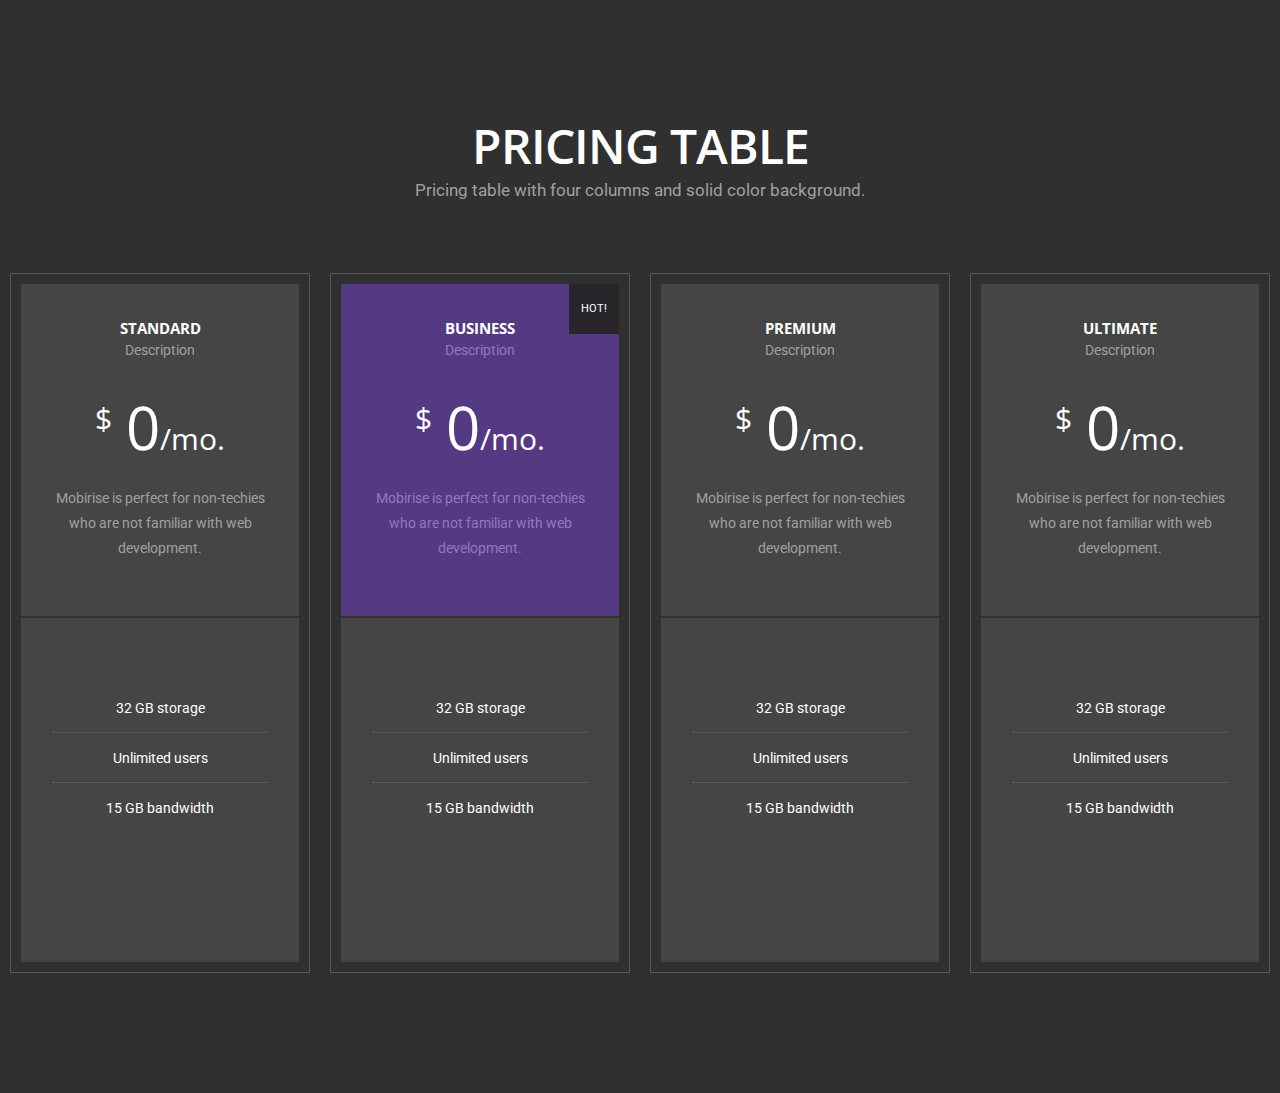
==== page1.html @ 68637db3 "create github pages" ====
<!DOCTYPE html>
<html>
<head>
  <!-- Site made with Mobirise Website Builder v3.11.1, https://mobirise.com -->
  <meta charset="UTF-8">
  <meta http-equiv="X-UA-Compatible" content="IE=edge">
  <meta name="generator" content="Mobirise v3.11.1, mobirise.com">
  <meta name="viewport" content="width=device-width, initial-scale=1">
  <link rel="shortcut icon" href="assets/images/logo.png" type="image/x-icon">
  <meta name="description" content="Website Creator Description">
  <title>Website Creator Title</title>
  <link rel="stylesheet" href="https://fonts.googleapis.com/css?family=Lora:400,700,400italic,700italic&amp;subset=latin">
  <link rel="stylesheet" href="https://fonts.googleapis.com/css?family=Montserrat:400,700">
  <link rel="stylesheet" href="https://fonts.googleapis.com/css?family=Raleway:100,100i,200,200i,300,300i,400,400i,500,500i,600,600i,700,700i,800,800i,900,900i">
  <link rel="stylesheet" href="assets/bootstrap-material-design-font/css/material.css">
  <link rel="stylesheet" href="assets/tether/tether.min.css">
  <link rel="stylesheet" href="assets/bootstrap/css/bootstrap.min.css">
  <link rel="stylesheet" href="assets/animate.css/animate.min.css">
  <link rel="stylesheet" href="assets/theme/css/style.css">
  <link rel="stylesheet" href="assets/mobirise/css/mbr-additional.css" type="text/css">
  
  
  
</head>
<body>
<section class="mbr-section" id="pricing-table1-d" style="background-color: rgb(48, 48, 48); padding-top: 120px; padding-bottom: 120px;">

    

    <div class="mbr-section mbr-section__container mbr-section__container--middle">
      <div class="container">
          <div class="row">
              <div class="col-xs-12 text-xs-center">
                  <h3 class="mbr-section-title display-2">PRICING TABLE</h3>
                  <small class="mbr-section-subtitle">Pricing table with four columns and solid color background.</small>
              </div>
          </div>
      </div>
    </div>

    <div class="mbr-section mbr-section-nopadding mbr-price-table">
      <div class="row">
            <div class="col-xs-12  col-md-6 col-xl-3">
                <div class="mbr-plan card text-xs-center">
                    <div class="mbr-plan-header card-block">
                      
                      <div class="card-title">
                        <h3 class="mbr-plan-title">STANDARD</h3>
                        <small class="mbr-plan-subtitle">Description</small>
                      </div>
                      <div class="card-text">
                          <div class="mbr-price">
                            <span class="mbr-price-value">$</span>
                            <span class="mbr-price-figure">0</span><small class="mbr-price-term">/mo.</small>
                          </div>
                          <small class="mbr-plan-price-desc">Mobirise is perfect for non-techies who are not familiar with web development.</small>
                      </div>
                    </div>
                    <div class="mbr-plan-body card-block">
                      <div class="mbr-plan-list"><ul class="list-group list-group-flush"><li class="list-group-item">32 GB storage</li><li class="list-group-item">Unlimited users</li><li class="list-group-item">15 GB bandwidth</li></ul></div>
                      <div class="mbr-plan-btn"><a href="https://mobirise.com" class="btn btn-white btn-white-outline">DEMO</a></div>
                    </div>
                </div>
            </div>
            <div class="col-xs-12  col-md-6 col-xl-3">
                <div class="mbr-plan card text-xs-center">
                    <div class="mbr-plan-header card-block bg-primary">
                      <div class="mbr-plan-label">HOT!</div>
                      <div class="card-title">
                        <h3 class="mbr-plan-title">BUSINESS</h3>
                        <small class="mbr-plan-subtitle">Description</small>
                      </div>
                      <div class="card-text">
                          <div class="mbr-price">
                            <span class="mbr-price-value">$</span>
                            <span class="mbr-price-figure">0</span><small class="mbr-price-term">/mo.</small>
                          </div>
                          <small class="mbr-plan-price-desc">Mobirise is perfect for non-techies who are not familiar with web development.</small>
                      </div>
                    </div>
                    <div class="mbr-plan-body card-block">
                      <div class="mbr-plan-list"><ul class="list-group list-group-flush"><li class="list-group-item">32 GB storage</li><li class="list-group-item">Unlimited users</li><li class="list-group-item">15 GB bandwidth</li></ul></div>
                      <div class="mbr-plan-btn"><a href="https://mobirise.com" class="btn btn-white btn-white-outline">DEMO</a></div>
                    </div>
                </div>
            </div>
            <div class="col-xs-12  col-md-6 col-xl-3">
                <div class="mbr-plan card text-xs-center">
                    <div class="mbr-plan-header card-block">
                      
                      <div class="card-title">
                        <h3 class="mbr-plan-title">PREMIUM</h3>
                        <small class="mbr-plan-subtitle">Description</small>
                      </div>
                      <div class="card-text">
                          <div class="mbr-price">
                            <span class="mbr-price-value">$</span>
                            <span class="mbr-price-figure">0</span><small class="mbr-price-term">/mo.</small>
                          </div>
                          <small class="mbr-plan-price-desc">Mobirise is perfect for non-techies who are not familiar with web development.</small>
                      </div>
                    </div>
                    <div class="mbr-plan-body card-block">
                      <div class="mbr-plan-list"><ul class="list-group list-group-flush"><li class="list-group-item">32 GB storage</li><li class="list-group-item">Unlimited users</li><li class="list-group-item">15 GB bandwidth</li></ul></div>
                      <div class="mbr-plan-btn"><a href="https://mobirise.com" class="btn btn-white btn-white-outline">DEMO</a></div>
                    </div>
                </div>
            </div>
            <div class="col-xs-12  col-md-6 col-xl-3">
                <div class="mbr-plan card text-xs-center">
                    <div class="mbr-plan-header card-block">
                      
                      <div class="card-title">
                        <h3 class="mbr-plan-title">ULTIMATE</h3>
                        <small class="mbr-plan-subtitle">Description</small>
                      </div>
                      <div class="card-text">
                          <div class="mbr-price">
                            <span class="mbr-price-value">$</span>
                            <span class="mbr-price-figure">0</span><small class="mbr-price-term">/mo.</small>
                          </div>
                          <small class="mbr-plan-price-desc">Mobirise is perfect for non-techies who are not familiar with web development.</small>
                      </div>
                    </div>
                    <div class="mbr-plan-body card-block">
                      <div class="mbr-plan-list"><ul class="list-group list-group-flush"><li class="list-group-item">32 GB storage</li><li class="list-group-item">Unlimited users</li><li class="list-group-item">15 GB bandwidth</li></ul></div>
                      <div class="mbr-plan-btn"><a href="https://mobirise.com" class="btn btn-white btn-white-outline">DEMO</a></div>
                    </div>
                </div>
            </div>
          </div>
    </div>

</section>


  <section class="engine"><a rel="external" href="https://mobirise.com">https://mobirise.com/</a></section><script src="assets/web/assets/jquery/jquery.min.js"></script>
  <script src="assets/tether/tether.min.js"></script>
  <script src="assets/bootstrap/js/bootstrap.min.js"></script>
  <script src="assets/smooth-scroll/SmoothScroll.js"></script>
  <script src="assets/viewportChecker/jquery.viewportchecker.js"></script>
  <script src="assets/theme/js/script.js"></script>
  
  
  <input name="animation" type="hidden">
   <div id="scrollToTop" class="scrollToTop mbr-arrow-up"><a style="text-align: center;"><i class="mbr-arrow-up-icon"></i></a></div>
  </body>
</html>
---- assets/bootstrap-material-design-font/css/material.css ----
@font-face {
  font-family: 'Material-Design-Icons';
  src: url('../fonts/Material-Design-Icons.eot?3ocs8m');
  src: url('../fonts/Material-Design-Icons.eot?#iefix3ocs8m') format('embedded-opentype'), url('../fonts/Material-Design-Icons.woff?3ocs8m') format('woff'), url('../fonts/Material-Design-Icons.ttf?3ocs8m') format('truetype'), url('../fonts/Material-Design-Icons.svg?3ocs8m#Material-Design-Icons') format('svg');
  font-weight: normal;
  font-style: normal;
}
[class^="mdi-"],
[class*="mdi-"] {
  speak: none;
  display: inline-block;
  font-style: normal;
  font-variant:normal;
  font-weight:normal;
  /*font-size:24px;*/
  line-height:1;
  font-family:'Material-Design-Icons' !important;
  text-rendering: auto;
  
  -webkit-font-smoothing: antialiased;
  -moz-osx-font-smoothing: grayscale;
  -webkit-transform: translate(0, 0);
      -ms-transform: translate(0, 0);
          transform: translate(0, 0);
}
[class^="mdi-"]:before,
[class*="mdi-"]:before {
  display: inline-block;
  speak: none;
  text-decoration: inherit;
}
[class^="mdi-"].pull-left,
[class*="mdi-"].pull-left {
  margin-right: .3em;
}
[class^="mdi-"].pull-right,
[class*="mdi-"].pull-right {
  margin-left: .3em;
}
[class^="mdi-"].mdi-lg:before,
[class*="mdi-"].mdi-lg:before,
[class^="mdi-"].mdi-lg:after,
[class*="mdi-"].mdi-lg:after {
  font-size: 1.33333333em;
  line-height: 0.75em;
  vertical-align: -15%;
}
[class^="mdi-"].mdi-2x:before,
[class*="mdi-"].mdi-2x:before,
[class^="mdi-"].mdi-2x:after,
[class*="mdi-"].mdi-2x:after {
  font-size: 2em;
}
[class^="mdi-"].mdi-3x:before,
[class*="mdi-"].mdi-3x:before,
[class^="mdi-"].mdi-3x:after,
[class*="mdi-"].mdi-3x:after {
  font-size: 3em;
}
[class^="mdi-"].mdi-4x:before,
[class*="mdi-"].mdi-4x:before,
[class^="mdi-"].mdi-4x:after,
[class*="mdi-"].mdi-4x:after {
  font-size: 4em;
}
[class^="mdi-"].mdi-5x:before,
[class*="mdi-"].mdi-5x:before,
[class^="mdi-"].mdi-5x:after,
[class*="mdi-"].mdi-5x:after {
  font-size: 5em;
}
[class^="mdi-device-signal-cellular-"]:after,
[class^="mdi-device-battery-"]:after,
[class^="mdi-device-battery-charging-"]:after,
[class^="mdi-device-signal-cellular-connected-no-internet-"]:after,
[class^="mdi-device-signal-wifi-"]:after,
[class^="mdi-device-signal-wifi-statusbar-not-connected"]:after,
.mdi-device-network-wifi:after {
  opacity: .3;
  position: absolute;
  left: 0;
  top: 0;
  z-index: 1;
  display: inline-block;
  speak: none;
  text-decoration: inherit;
}
[class^="mdi-device-signal-cellular-"]:after {
  content: "\e758";
}
[class^="mdi-device-battery-"]:after {
  content: "\e735";
}
[class^="mdi-device-battery-charging-"]:after {
  content: "\e733";
}
[class^="mdi-device-signal-cellular-connected-no-internet-"]:after {
  content: "\e75d";
}
[class^="mdi-device-signal-wifi-"]:after,
.mdi-device-network-wifi:after {
  content: "\e765";
}
[class^="mdi-device-signal-wifi-statusbasr-not-connected"]:after {
  content: "\e8f7";
}
.mdi-device-signal-cellular-off:after,
.mdi-device-signal-cellular-null:after,
.mdi-device-signal-cellular-no-sim:after,
.mdi-device-signal-wifi-off:after,
.mdi-device-signal-wifi-4-bar:after,
.mdi-device-signal-cellular-4-bar:after,
.mdi-device-battery-alert:after,
.mdi-device-signal-cellular-connected-no-internet-4-bar:after,
.mdi-device-battery-std:after,
.mdi-device-battery-full .mdi-device-battery-unknown:after {
  content: "";
}
.mdi-fw {
  width: 1.28571429em;
  text-align: center;
}
.mdi-ul {
  padding-left: 0;
  margin-left: 2.14285714em;
  list-style-type: none;
}
.mdi-ul > li {
  position: relative;
}
.mdi-li {
  position: absolute;
  left: -2.14285714em;
  width: 2.14285714em;
  top: 0.14285714em;
  text-align: center;
}
.mdi-li.mdi-lg {
  left: -1.85714286em;
}
.mdi-border {
  padding: .2em .25em .15em;
  border: solid 0.08em #eeeeee;
  border-radius: .1em;
}
.mdi-spin {
  -webkit-animation: mdi-spin 2s infinite linear;
  animation: mdi-spin 2s infinite linear;
  -webkit-transform-origin: 50% 50%;
  -ms-transform-origin: 50% 50%;
      transform-origin: 50% 50%;
}
.mdi-pulse {
  -webkit-animation: mdi-spin 1s steps(8) infinite;
  animation: mdi-spin 1s steps(8) infinite;
  -webkit-transform-origin: 50% 50%;
  -ms-transform-origin: 50% 50%;
      transform-origin: 50% 50%;
}
@-webkit-keyframes mdi-spin {
  0% {
    -webkit-transform: rotate(0deg);
    transform: rotate(0deg);
  }
  100% {
    -webkit-transform: rotate(359deg);
    transform: rotate(359deg);
  }
}
@keyframes mdi-spin {
  0% {
    -webkit-transform: rotate(0deg);
    transform: rotate(0deg);
  }
  100% {
    -webkit-transform: rotate(359deg);
    transform: rotate(359deg);
  }
}
.mdi-rotate-90 {
  filter: progid:DXImageTransform.Microsoft.BasicImage(rotation=1);
  -webkit-transform: rotate(90deg);
  -ms-transform: rotate(90deg);
  transform: rotate(90deg);
}
.mdi-rotate-180 {
  filter: progid:DXImageTransform.Microsoft.BasicImage(rotation=2);
  -webkit-transform: rotate(180deg);
  -ms-transform: rotate(180deg);
  transform: rotate(180deg);
}
.mdi-rotate-270 {
  filter: progid:DXImageTransform.Microsoft.BasicImage(rotation=3);
  -webkit-transform: rotate(270deg);
  -ms-transform: rotate(270deg);
  transform: rotate(270deg);
}
.mdi-flip-horizontal {
  filter: progid:DXImageTransform.Microsoft.BasicImage(rotation=0, mirror=1);
  -webkit-transform: scale(-1, 1);
  -ms-transform: scale(-1, 1);
  transform: scale(-1, 1);
}
.mdi-flip-vertical {
  filter: progid:DXImageTransform.Microsoft.BasicImage(rotation=2, mirror=1);
  -webkit-transform: scale(1, -1);
  -ms-transform: scale(1, -1);
  transform: scale(1, -1);
}
:root .mdi-rotate-90,
:root .mdi-rotate-180,
:root .mdi-rotate-270,
:root .mdi-flip-horizontal,
:root .mdi-flip-vertical {
  -webkit-filter: none;
          filter: none;
}
.mdi-stack {
  position: relative;
  display: inline-block;
  width: 2em;
  height: 2em;
  line-height: 2em;
  vertical-align: middle;
}
.mdi-stack-1x,
.mdi-stack-2x {
  position: absolute;
  left: 0;
  width: 100%;
  text-align: center;
}
.mdi-stack-1x {
  line-height: inherit;
}
.mdi-stack-2x {
  font-size: 2em;
}
.mdi-inverse {
  color: #ffffff;
}
/* Start Icons */
.mdi-action-3d-rotation:before {
  content: "\e600";
}
.mdi-action-accessibility:before {
  content: "\e601";
}
.mdi-action-account-balance-wallet:before {
  content: "\e602";
}
.mdi-action-account-balance:before {
  content: "\e603";
}
.mdi-action-account-box:before {
  content: "\e604";
}
.mdi-action-account-child:before {
  content: "\e605";
}
.mdi-action-account-circle:before {
  content: "\e606";
}
.mdi-action-add-shopping-cart:before {
  content: "\e607";
}
.mdi-action-alarm-add:before {
  content: "\e608";
}
.mdi-action-alarm-off:before {
  content: "\e609";
}
.mdi-action-alarm-on:before {
  content: "\e60a";
}
.mdi-action-alarm:before {
  content: "\e60b";
}
.mdi-action-android:before {
  content: "\e60c";
}
.mdi-action-announcement:before {
  content: "\e60d";
}
.mdi-action-aspect-ratio:before {
  content: "\e60e";
}
.mdi-action-assessment:before {
  content: "\e60f";
}
.mdi-action-assignment-ind:before {
  content: "\e610";
}
.mdi-action-assignment-late:before {
  content: "\e611";
}
.mdi-action-assignment-return:before {
  content: "\e612";
}
.mdi-action-assignment-returned:before {
  content: "\e613";
}
.mdi-action-assignment-turned-in:before {
  content: "\e614";
}
.mdi-action-assignment:before {
  content: "\e615";
}
.mdi-action-autorenew:before {
  content: "\e616";
}
.mdi-action-backup:before {
  content: "\e617";
}
.mdi-action-book:before {
  content: "\e618";
}
.mdi-action-bookmark-outline:before {
  content: "\e619";
}
.mdi-action-bookmark:before {
  content: "\e61a";
}
.mdi-action-bug-report:before {
  content: "\e61b";
}
.mdi-action-cached:before {
  content: "\e61c";
}
.mdi-action-check-circle:before {
  content: "\e61d";
}
.mdi-action-class:before {
  content: "\e61e";
}
.mdi-action-credit-card:before {
  content: "\e61f";
}
.mdi-action-dashboard:before {
  content: "\e620";
}
.mdi-action-delete:before {
  content: "\e621";
}
.mdi-action-description:before {
  content: "\e622";
}
.mdi-action-dns:before {
  content: "\e623";
}
.mdi-action-done-all:before {
  content: "\e624";
}
.mdi-action-done:before {
  content: "\e625";
}
.mdi-action-event:before {
  content: "\e626";
}
.mdi-action-exit-to-app:before {
  content: "\e627";
}
.mdi-action-explore:before {
  content: "\e628";
}
.mdi-action-extension:before {
  content: "\e629";
}
.mdi-action-face-unlock:before {
  content: "\e62a";
}
.mdi-action-favorite-outline:before {
  content: "\e62b";
}
.mdi-action-favorite:before {
  content: "\e62c";
}
.mdi-action-find-in-page:before {
  content: "\e62d";
}
.mdi-action-find-replace:before {
  content: "\e62e";
}
.mdi-action-flip-to-back:before {
  content: "\e62f";
}
.mdi-action-flip-to-front:before {
  content: "\e630";
}
.mdi-action-get-app:before {
  content: "\e631";
}
.mdi-action-grade:before {
  content: "\e632";
}
.mdi-action-group-work:before {
  content: "\e633";
}
.mdi-action-help:before {
  content: "\e634";
}
.mdi-action-highlight-remove:before {
  content: "\e635";
}
.mdi-action-history:before {
  content: "\e636";
}
.mdi-action-home:before {
  content: "\e637";
}
.mdi-action-https:before {
  content: "\e638";
}
.mdi-action-info-outline:before {
  content: "\e639";
}
.mdi-action-info:before {
  content: "\e63a";
}
.mdi-action-input:before {
  content: "\e63b";
}
.mdi-action-invert-colors:before {
  content: "\e63c";
}
.mdi-action-label-outline:before {
  content: "\e63d";
}
.mdi-action-label:before {
  content: "\e63e";
}
.mdi-action-language:before {
  content: "\e63f";
}
.mdi-action-launch:before {
  content: "\e640";
}
.mdi-action-list:before {
  content: "\e641";
}
.mdi-action-lock-open:before {
  content: "\e642";
}
.mdi-action-lock-outline:before {
  content: "\e643";
}
.mdi-action-lock:before {
  content: "\e644";
}
.mdi-action-loyalty:before {
  content: "\e645";
}
.mdi-action-markunread-mailbox:before {
  content: "\e646";
}
.mdi-action-note-add:before {
  content: "\e647";
}
.mdi-action-open-in-browser:before {
  content: "\e648";
}
.mdi-action-open-in-new:before {
  content: "\e649";
}
.mdi-action-open-with:before {
  content: "\e64a";
}
.mdi-action-pageview:before {
  content: "\e64b";
}
.mdi-action-payment:before {
  content: "\e64c";
}
.mdi-action-perm-camera-mic:before {
  content: "\e64d";
}
.mdi-action-perm-contact-cal:before {
  content: "\e64e";
}
.mdi-action-perm-data-setting:before {
  content: "\e64f";
}
.mdi-action-perm-device-info:before {
  content: "\e650";
}
.mdi-action-perm-identity:before {
  content: "\e651";
}
.mdi-action-perm-media:before {
  content: "\e652";
}
.mdi-action-perm-phone-msg:before {
  content: "\e653";
}
.mdi-action-perm-scan-wifi:before {
  content: "\e654";
}
.mdi-action-picture-in-picture:before {
  content: "\e655";
}
.mdi-action-polymer:before {
  content: "\e656";
}
.mdi-action-print:before {
  content: "\e657";
}
.mdi-action-query-builder:before {
  content: "\e658";
}
.mdi-action-question-answer:before {
  content: "\e659";
}
.mdi-action-receipt:before {
  content: "\e65a";
}
.mdi-action-redeem:before {
  content: "\e65b";
}
.mdi-action-reorder:before {
  content: "\e65c";
}
.mdi-action-report-problem:before {
  content: "\e65d";
}
.mdi-action-restore:before {
  content: "\e65e";
}
.mdi-action-room:before {
  content: "\e65f";
}
.mdi-action-schedule:before {
  content: "\e660";
}
.mdi-action-search:before {
  content: "\e661";
}
.mdi-action-settings-applications:before {
  content: "\e662";
}
.mdi-action-settings-backup-restore:before {
  content: "\e663";
}
.mdi-action-settings-bluetooth:before {
  content: "\e664";
}
.mdi-action-settings-cell:before {
  content: "\e665";
}
.mdi-action-settings-display:before {
  content: "\e666";
}
.mdi-action-settings-ethernet:before {
  content: "\e667";
}
.mdi-action-settings-input-antenna:before {
  content: "\e668";
}
.mdi-action-settings-input-component:before {
  content: "\e669";
}
.mdi-action-settings-input-composite:before {
  content: "\e66a";
}
.mdi-action-settings-input-hdmi:before {
  content: "\e66b";
}
.mdi-action-settings-input-svideo:before {
  content: "\e66c";
}
.mdi-action-settings-overscan:before {
  content: "\e66d";
}
.mdi-action-settings-phone:before {
  content: "\e66e";
}
.mdi-action-settings-power:before {
  content: "\e66f";
}
.mdi-action-settings-remote:before {
  content: "\e670";
}
.mdi-action-settings-voice:before {
  content: "\e671";
}
.mdi-action-settings:before {
  content: "\e672";
}
.mdi-action-shop-two:before {
  content: "\e673";
}
.mdi-action-shop:before {
  content: "\e674";
}
.mdi-action-shopping-basket:before {
  content: "\e675";
}
.mdi-action-shopping-cart:before {
  content: "\e676";
}
.mdi-action-speaker-notes:before {
  content: "\e677";
}
.mdi-action-spellcheck:before {
  content: "\e678";
}
.mdi-action-star-rate:before {
  content: "\e679";
}
.mdi-action-stars:before {
  content: "\e67a";
}
.mdi-action-store:before {
  content: "\e67b";
}
.mdi-action-subject:before {
  content: "\e67c";
}
.mdi-action-supervisor-account:before {
  content: "\e67d";
}
.mdi-action-swap-horiz:before {
  content: "\e67e";
}
.mdi-action-swap-vert-circle:before {
  content: "\e67f";
}
.mdi-action-swap-vert:before {
  content: "\e680";
}
.mdi-action-system-update-tv:before {
  content: "\e681";
}
.mdi-action-tab-unselected:before {
  content: "\e682";
}
.mdi-action-tab:before {
  content: "\e683";
}
.mdi-action-theaters:before {
  content: "\e684";
}
.mdi-action-thumb-down:before {
  content: "\e685";
}
.mdi-action-thumb-up:before {
  content: "\e686";
}
.mdi-action-thumbs-up-down:before {
  content: "\e687";
}
.mdi-action-toc:before {
  content: "\e688";
}
.mdi-action-today:before {
  content: "\e689";
}
.mdi-action-track-changes:before {
  content: "\e68a";
}
.mdi-action-translate:before {
  content: "\e68b";
}
.mdi-action-trending-down:before {
  content: "\e68c";
}
.mdi-action-trending-neutral:before {
  content: "\e68d";
}
.mdi-action-trending-up:before {
  content: "\e68e";
}
.mdi-action-turned-in-not:before {
  content: "\e68f";
}
.mdi-action-turned-in:before {
  content: "\e690";
}
.mdi-action-verified-user:before {
  content: "\e691";
}
.mdi-action-view-agenda:before {
  content: "\e692";
}
.mdi-action-view-array:before {
  content: "\e693";
}
.mdi-action-view-carousel:before {
  content: "\e694";
}
.mdi-action-view-column:before {
  content: "\e695";
}
.mdi-action-view-day:before {
  content: "\e696";
}
.mdi-action-view-headline:before {
  content: "\e697";
}
.mdi-action-view-list:before {
  content: "\e698";
}
.mdi-action-view-module:before {
  content: "\e699";
}
.mdi-action-view-quilt:before {
  content: "\e69a";
}
.mdi-action-view-stream:before {
  content: "\e69b";
}
.mdi-action-view-week:before {
  content: "\e69c";
}
.mdi-action-visibility-off:before {
  content: "\e69d";
}
.mdi-action-visibility:before {
  content: "\e69e";
}
.mdi-action-wallet-giftcard:before {
  content: "\e69f";
}
.mdi-action-wallet-membership:before {
  content: "\e6a0";
}
.mdi-action-wallet-travel:before {
  content: "\e6a1";
}
.mdi-action-work:before {
  content: "\e6a2";
}
.mdi-alert-error:before {
  content: "\e6a3";
}
.mdi-alert-warning:before {
  content: "\e6a4";
}
.mdi-av-album:before {
  content: "\e6a5";
}
.mdi-av-closed-caption:before {
  content: "\e6a6";
}
.mdi-av-equalizer:before {
  content: "\e6a7";
}
.mdi-av-explicit:before {
  content: "\e6a8";
}
.mdi-av-fast-forward:before {
  content: "\e6a9";
}
.mdi-av-fast-rewind:before {
  content: "\e6aa";
}
.mdi-av-games:before {
  content: "\e6ab";
}
.mdi-av-hearing:before {
  content: "\e6ac";
}
.mdi-av-high-quality:before {
  content: "\e6ad";
}
.mdi-av-loop:before {
  content: "\e6ae";
}
.mdi-av-mic-none:before {
  content: "\e6af";
}
.mdi-av-mic-off:before {
  content: "\e6b0";
}
.mdi-av-mic:before {
  content: "\e6b1";
}
.mdi-av-movie:before {
  content: "\e6b2";
}
.mdi-av-my-library-add:before {
  content: "\e6b3";
}
.mdi-av-my-library-books:before {
  content: "\e6b4";
}
.mdi-av-my-library-music:before {
  content: "\e6b5";
}
.mdi-av-new-releases:before {
  content: "\e6b6";
}
.mdi-av-not-interested:before {
  content: "\e6b7";
}
.mdi-av-pause-circle-fill:before {
  content: "\e6b8";
}
.mdi-av-pause-circle-outline:before {
  content: "\e6b9";
}
.mdi-av-pause:before {
  content: "\e6ba";
}
.mdi-av-play-arrow:before {
  content: "\e6bb";
}
.mdi-av-play-circle-fill:before {
  content: "\e6bc";
}
.mdi-av-play-circle-outline:before {
  content: "\e6bd";
}
.mdi-av-play-shopping-bag:before {
  content: "\e6be";
}
.mdi-av-playlist-add:before {
  content: "\e6bf";
}
.mdi-av-queue-music:before {
  content: "\e6c0";
}
.mdi-av-queue:before {
  content: "\e6c1";
}
.mdi-av-radio:before {
  content: "\e6c2";
}
.mdi-av-recent-actors:before {
  content: "\e6c3";
}
.mdi-av-repeat-one:before {
  content: "\e6c4";
}
.mdi-av-repeat:before {
  content: "\e6c5";
}
.mdi-av-replay:before {
  content: "\e6c6";
}
.mdi-av-shuffle:before {
  content: "\e6c7";
}
.mdi-av-skip-next:before {
  content: "\e6c8";
}
.mdi-av-skip-previous:before {
  content: "\e6c9";
}
.mdi-av-snooze:before {
  content: "\e6ca";
}
.mdi-av-stop:before {
  content: "\e6cb";
}
.mdi-av-subtitles:before {
  content: "\e6cc";
}
.mdi-av-surround-sound:before {
  content: "\e6cd";
}
.mdi-av-timer:before {
  content: "\e6ce";
}
.mdi-av-video-collection:before {
  content: "\e6cf";
}
.mdi-av-videocam-off:before {
  content: "\e6d0";
}
.mdi-av-videocam:before {
  content: "\e6d1";
}
.mdi-av-volume-down:before {
  content: "\e6d2";
}
.mdi-av-volume-mute:before {
  content: "\e6d3";
}
.mdi-av-volume-off:before {
  content: "\e6d4";
}
.mdi-av-volume-up:before {
  content: "\e6d5";
}
.mdi-av-web:before {
  content: "\e6d6";
}
.mdi-communication-business:before {
  content: "\e6d7";
}
.mdi-communication-call-end:before {
  content: "\e6d8";
}
.mdi-communication-call-made:before {
  content: "\e6d9";
}
.mdi-communication-call-merge:before {
  content: "\e6da";
}
.mdi-communication-call-missed:before {
  content: "\e6db";
}
.mdi-communication-call-received:before {
  content: "\e6dc";
}
.mdi-communication-call-split:before {
  content: "\e6dd";
}
.mdi-communication-call:before {
  content: "\e6de";
}
.mdi-communication-chat:before {
  content: "\e6df";
}
.mdi-communication-clear-all:before {
  content: "\e6e0";
}
.mdi-communication-comment:before {
  content: "\e6e1";
}
.mdi-communication-contacts:before {
  content: "\e6e2";
}
.mdi-communication-dialer-sip:before {
  content: "\e6e3";
}
.mdi-communication-dialpad:before {
  content: "\e6e4";
}
.mdi-communication-dnd-on:before {
  content: "\e6e5";
}
.mdi-communication-email:before {
  content: "\e6e6";
}
.mdi-communication-forum:before {
  content: "\e6e7";
}
.mdi-communication-import-export:before {
  content: "\e6e8";
}
.mdi-communication-invert-colors-off:before {
  content: "\e6e9";
}
.mdi-communication-invert-colors-on:before {
  content: "\e6ea";
}
.mdi-communication-live-help:before {
  content: "\e6eb";
}
.mdi-communication-location-off:before {
  content: "\e6ec";
}
.mdi-communication-location-on:before {
  content: "\e6ed";
}
.mdi-communication-message:before {
  content: "\e6ee";
}
.mdi-communication-messenger:before {
  content: "\e6ef";
}
.mdi-communication-no-sim:before {
  content: "\e6f0";
}
.mdi-communication-phone:before {
  content: "\e6f1";
}
.mdi-communication-portable-wifi-off:before {
  content: "\e6f2";
}
.mdi-communication-quick-contacts-dialer:before {
  content: "\e6f3";
}
.mdi-communication-quick-contacts-mail:before {
  content: "\e6f4";
}
.mdi-communication-ring-volume:before {
  content: "\e6f5";
}
.mdi-communication-stay-current-landscape:before {
  content: "\e6f6";
}
.mdi-communication-stay-current-portrait:before {
  content: "\e6f7";
}
.mdi-communication-stay-primary-landscape:before {
  content: "\e6f8";
}
.mdi-communication-stay-primary-portrait:before {
  content: "\e6f9";
}
.mdi-communication-swap-calls:before {
  content: "\e6fa";
}
.mdi-communication-textsms:before {
  content: "\e6fb";
}
.mdi-communication-voicemail:before {
  content: "\e6fc";
}
.mdi-communication-vpn-key:before {
  content: "\e6fd";
}
.mdi-content-add-box:before {
  content: "\e6fe";
}
.mdi-content-add-circle-outline:before {
  content: "\e6ff";
}
.mdi-content-add-circle:before {
  content: "\e700";
}
.mdi-content-add:before {
  content: "\e701";
}
.mdi-content-archive:before {
  content: "\e702";
}
.mdi-content-backspace:before {
  content: "\e703";
}
.mdi-content-block:before {
  content: "\e704";
}
.mdi-content-clear:before {
  content: "\e705";
}
.mdi-content-content-copy:before {
  content: "\e706";
}
.mdi-content-content-cut:before {
  content: "\e707";
}
.mdi-content-content-paste:before {
  content: "\e708";
}
.mdi-content-create:before {
  content: "\e709";
}
.mdi-content-drafts:before {
  content: "\e70a";
}
.mdi-content-filter-list:before {
  content: "\e70b";
}
.mdi-content-flag:before {
  content: "\e70c";
}
.mdi-content-forward:before {
  content: "\e70d";
}
.mdi-content-gesture:before {
  content: "\e70e";
}
.mdi-content-inbox:before {
  content: "\e70f";
}
.mdi-content-link:before {
  content: "\e710";
}
.mdi-content-mail:before {
  content: "\e711";
}
.mdi-content-markunread:before {
  content: "\e712";
}
.mdi-content-redo:before {
  content: "\e713";
}
.mdi-content-remove-circle-outline:before {
  content: "\e714";
}
.mdi-content-remove-circle:before {
  content: "\e715";
}
.mdi-content-remove:before {
  content: "\e716";
}
.mdi-content-reply-all:before {
  content: "\e717";
}
.mdi-content-reply:before {
  content: "\e718";
}
.mdi-content-report:before {
  content: "\e719";
}
.mdi-content-save:before {
  content: "\e71a";
}
.mdi-content-select-all:before {
  content: "\e71b";
}
.mdi-content-send:before {
  content: "\e71c";
}
.mdi-content-sort:before {
  content: "\e71d";
}
.mdi-content-text-format:before {
  content: "\e71e";
}
.mdi-content-undo:before {
  content: "\e71f";
}
.mdi-editor-attach-file:before {
  content: "\e776";
}
.mdi-editor-attach-money:before {
  content: "\e777";
}
.mdi-editor-border-all:before {
  content: "\e778";
}
.mdi-editor-border-bottom:before {
  content: "\e779";
}
.mdi-editor-border-clear:before {
  content: "\e77a";
}
.mdi-editor-border-color:before {
  content: "\e77b";
}
.mdi-editor-border-horizontal:before {
  content: "\e77c";
}
.mdi-editor-border-inner:before {
  content: "\e77d";
}
.mdi-editor-border-left:before {
  content: "\e77e";
}
.mdi-editor-border-outer:before {
  content: "\e77f";
}
.mdi-editor-border-right:before {
  content: "\e780";
}
.mdi-editor-border-style:before {
  content: "\e781";
}
.mdi-editor-border-top:before {
  content: "\e782";
}
.mdi-editor-border-vertical:before {
  content: "\e783";
}
.mdi-editor-format-align-center:before {
  content: "\e784";
}
.mdi-editor-format-align-justify:before {
  content: "\e785";
}
.mdi-editor-format-align-left:before {
  content: "\e786";
}
.mdi-editor-format-align-right:before {
  content: "\e787";
}
.mdi-editor-format-bold:before {
  content: "\e788";
}
.mdi-editor-format-clear:before {
  content: "\e789";
}
.mdi-editor-format-color-fill:before {
  content: "\e78a";
}
.mdi-editor-format-color-reset:before {
  content: "\e78b";
}
.mdi-editor-format-color-text:before {
  content: "\e78c";
}
.mdi-editor-format-indent-decrease:before {
  content: "\e78d";
}
.mdi-editor-format-indent-increase:before {
  content: "\e78e";
}
.mdi-editor-format-italic:before {
  content: "\e78f";
}
.mdi-editor-format-line-spacing:before {
  content: "\e790";
}
.mdi-editor-format-list-bulleted:before {
  content: "\e791";
}
.mdi-editor-format-list-numbered:before {
  content: "\e792";
}
.mdi-editor-format-paint:before {
  content: "\e793";
}
.mdi-editor-format-quote:before {
  content: "\e794";
}
.mdi-editor-format-size:before {
  content: "\e795";
}
.mdi-editor-format-strikethrough:before {
  content: "\e796";
}
.mdi-editor-format-textdirection-l-to-r:before {
  content: "\e797";
}
.mdi-editor-format-textdirection-r-to-l:before {
  content: "\e798";
}
.mdi-editor-format-underline:before {
  content: "\e799";
}
.mdi-editor-functions:before {
  content: "\e79a";
}
.mdi-editor-insert-chart:before {
  content: "\e79b";
}
.mdi-editor-insert-comment:before {
  content: "\e79c";
}
.mdi-editor-insert-drive-file:before {
  content: "\e79d";
}
.mdi-editor-insert-emoticon:before {
  content: "\e79e";
}
.mdi-editor-insert-invitation:before {
  content: "\e79f";
}
.mdi-editor-insert-link:before {
  content: "\e7a0";
}
.mdi-editor-insert-photo:before {
  content: "\e7a1";
}
.mdi-editor-merge-type:before {
  content: "\e7a2";
}
.mdi-editor-mode-comment:before {
  content: "\e7a3";
}
.mdi-editor-mode-edit:before {
  content: "\e7a4";
}
.mdi-editor-publish:before {
  content: "\e7a5";
}
.mdi-editor-vertical-align-bottom:before {
  content: "\e7a6";
}
.mdi-editor-vertical-align-center:before {
  content: "\e7a7";
}
.mdi-editor-vertical-align-top:before {
  content: "\e7a8";
}
.mdi-editor-wrap-text:before {
  content: "\e7a9";
}
.mdi-file-attachment:before {
  content: "\e7aa";
}
.mdi-file-cloud-circle:before {
  content: "\e7ab";
}
.mdi-file-cloud-done:before {
  content: "\e7ac";
}
.mdi-file-cloud-download:before {
  content: "\e7ad";
}
.mdi-file-cloud-off:before {
  content: "\e7ae";
}
.mdi-file-cloud-queue:before {
  content: "\e7af";
}
.mdi-file-cloud-upload:before {
  content: "\e7b0";
}
.mdi-file-cloud:before {
  content: "\e7b1";
}
.mdi-file-file-download:before {
  content: "\e7b2";
}
.mdi-file-file-upload:before {
  content: "\e7b3";
}
.mdi-file-folder-open:before {
  content: "\e7b4";
}
.mdi-file-folder-shared:before {
  content: "\e7b5";
}
.mdi-file-folder:before {
  content: "\e7b6";
}
.mdi-device-access-alarm:before {
  content: "\e720";
}
.mdi-device-access-alarms:before {
  content: "\e721";
}
.mdi-device-access-time:before {
  content: "\e722";
}
.mdi-device-add-alarm:before {
  content: "\e723";
}
.mdi-device-airplanemode-off:before {
  content: "\e724";
}
.mdi-device-airplanemode-on:before {
  content: "\e725";
}
.mdi-device-battery-20:before {
  content: "\e726";
}
.mdi-device-battery-30:before {
  content: "\e727";
}
.mdi-device-battery-50:before {
  content: "\e728";
}
.mdi-device-battery-60:before {
  content: "\e729";
}
.mdi-device-battery-80:before {
  content: "\e72a";
}
.mdi-device-battery-90:before {
  content: "\e72b";
}
.mdi-device-battery-alert:before {
  content: "\e72c";
}
.mdi-device-battery-charging-20:before {
  content: "\e72d";
}
.mdi-device-battery-charging-30:before {
  content: "\e72e";
}
.mdi-device-battery-charging-50:before {
  content: "\e72f";
}
.mdi-device-battery-charging-60:before {
  content: "\e730";
}
.mdi-device-battery-charging-80:before {
  content: "\e731";
}
.mdi-device-battery-charging-90:before {
  content: "\e732";
}
.mdi-device-battery-charging-full:before {
  content: "\e733";
}
.mdi-device-battery-full:before {
  content: "\e734";
}
.mdi-device-battery-std:before {
  content: "\e735";
}
.mdi-device-battery-unknown:before {
  content: "\e736";
}
.mdi-device-bluetooth-connected:before {
  content: "\e737";
}
.mdi-device-bluetooth-disabled:before {
  content: "\e738";
}
.mdi-device-bluetooth-searching:before {
  content: "\e739";
}
.mdi-device-bluetooth:before {
  content: "\e73a";
}
.mdi-device-brightness-auto:before {
  content: "\e73b";
}
.mdi-device-brightness-high:before {
  content: "\e73c";
}
.mdi-device-brightness-low:before {
  content: "\e73d";
}
.mdi-device-brightness-medium:before {
  content: "\e73e";
}
.mdi-device-data-usage:before {
  content: "\e73f";
}
.mdi-device-developer-mode:before {
  content: "\e740";
}
.mdi-device-devices:before {
  content: "\e741";
}
.mdi-device-dvr:before {
  content: "\e742";
}
.mdi-device-gps-fixed:before {
  content: "\e743";
}
.mdi-device-gps-not-fixed:before {
  content: "\e744";
}
.mdi-device-gps-off:before {
  content: "\e745";
}
.mdi-device-location-disabled:before {
  content: "\e746";
}
.mdi-device-location-searching:before {
  content: "\e747";
}
.mdi-device-multitrack-audio:before {
  content: "\e748";
}
.mdi-device-network-cell:before {
  content: "\e749";
}
.mdi-device-network-wifi:before {
  content: "\e74a";
}
.mdi-device-nfc:before {
  content: "\e74b";
}
.mdi-device-now-wallpaper:before {
  content: "\e74c";
}
.mdi-device-now-widgets:before {
  content: "\e74d";
}
.mdi-device-screen-lock-landscape:before {
  content: "\e74e";
}
.mdi-device-screen-lock-portrait:before {
  content: "\e74f";
}
.mdi-device-screen-lock-rotation:before {
  content: "\e750";
}
.mdi-device-screen-rotation:before {
  content: "\e751";
}
.mdi-device-sd-storage:before {
  content: "\e752";
}
.mdi-device-settings-system-daydream:before {
  content: "\e753";
}
.mdi-device-signal-cellular-0-bar:before {
  content: "\e754";
}
.mdi-device-signal-cellular-1-bar:before {
  content: "\e755";
}
.mdi-device-signal-cellular-2-bar:before {
  content: "\e756";
}
.mdi-device-signal-cellular-3-bar:before {
  content: "\e757";
}
.mdi-device-signal-cellular-4-bar:before {
  content: "\e758";
}
.mdi-signal-wifi-statusbar-connected-no-internet-after:before {
  content: "\e8f6";
}
.mdi-device-signal-cellular-connected-no-internet-0-bar:before {
  content: "\e759";
}
.mdi-device-signal-cellular-connected-no-internet-1-bar:before {
  content: "\e75a";
}
.mdi-device-signal-cellular-connected-no-internet-2-bar:before {
  content: "\e75b";
}
.mdi-device-signal-cellular-connected-no-internet-3-bar:before {
  content: "\e75c";
}
.mdi-device-signal-cellular-connected-no-internet-4-bar:before {
  content: "\e75d";
}
.mdi-device-signal-cellular-no-sim:before {
  content: "\e75e";
}
.mdi-device-signal-cellular-null:before {
  content: "\e75f";
}
.mdi-device-signal-cellular-off:before {
  content: "\e760";
}
.mdi-device-signal-wifi-0-bar:before {
  content: "\e761";
}
.mdi-device-signal-wifi-1-bar:before {
  content: "\e762";
}
.mdi-device-signal-wifi-2-bar:before {
  content: "\e763";
}
.mdi-device-signal-wifi-3-bar:before {
  content: "\e764";
}
.mdi-device-signal-wifi-4-bar:before {
  content: "\e765";
}
.mdi-device-signal-wifi-off:before {
  content: "\e766";
}
.mdi-device-signal-wifi-statusbar-1-bar:before {
  content: "\e767";
}
.mdi-device-signal-wifi-statusbar-2-bar:before {
  content: "\e768";
}
.mdi-device-signal-wifi-statusbar-3-bar:before {
  content: "\e769";
}
.mdi-device-signal-wifi-statusbar-4-bar:before {
  content: "\e76a";
}
.mdi-device-signal-wifi-statusbar-connected-no-internet-:before {
  content: "\e76b";
}
.mdi-device-signal-wifi-statusbar-connected-no-internet:before {
  content: "\e76f";
}
.mdi-device-signal-wifi-statusbar-connected-no-internet-2:before {
  content: "\e76c";
}
.mdi-device-signal-wifi-statusbar-connected-no-internet-3:before {
  content: "\e76d";
}
.mdi-device-signal-wifi-statusbar-connected-no-internet-4:before {
  content: "\e76e";
}
.mdi-signal-wifi-statusbar-not-connected-after:before {
  content: "\e8f7";
}
.mdi-device-signal-wifi-statusbar-not-connected:before {
  content: "\e770";
}
.mdi-device-signal-wifi-statusbar-null:before {
  content: "\e771";
}
.mdi-device-storage:before {
  content: "\e772";
}
.mdi-device-usb:before {
  content: "\e773";
}
.mdi-device-wifi-lock:before {
  content: "\e774";
}
.mdi-device-wifi-tethering:before {
  content: "\e775";
}
.mdi-hardware-cast-connected:before {
  content: "\e7b7";
}
.mdi-hardware-cast:before {
  content: "\e7b8";
}
.mdi-hardware-computer:before {
  content: "\e7b9";
}
.mdi-hardware-desktop-mac:before {
  content: "\e7ba";
}
.mdi-hardware-desktop-windows:before {
  content: "\e7bb";
}
.mdi-hardware-dock:before {
  content: "\e7bc";
}
.mdi-hardware-gamepad:before {
  content: "\e7bd";
}
.mdi-hardware-headset-mic:before {
  content: "\e7be";
}
.mdi-hardware-headset:before {
  content: "\e7bf";
}
.mdi-hardware-keyboard-alt:before {
  content: "\e7c0";
}
.mdi-hardware-keyboard-arrow-down:before {
  content: "\e7c1";
}
.mdi-hardware-keyboard-arrow-left:before {
  content: "\e7c2";
}
.mdi-hardware-keyboard-arrow-right:before {
  content: "\e7c3";
}
.mdi-hardware-keyboard-arrow-up:before {
  content: "\e7c4";
}
.mdi-hardware-keyboard-backspace:before {
  content: "\e7c5";
}
.mdi-hardware-keyboard-capslock:before {
  content: "\e7c6";
}
.mdi-hardware-keyboard-control:before {
  content: "\e7c7";
}
.mdi-hardware-keyboard-hide:before {
  content: "\e7c8";
}
.mdi-hardware-keyboard-return:before {
  content: "\e7c9";
}
.mdi-hardware-keyboard-tab:before {
  content: "\e7ca";
}
.mdi-hardware-keyboard-voice:before {
  content: "\e7cb";
}
.mdi-hardware-keyboard:before {
  content: "\e7cc";
}
.mdi-hardware-laptop-chromebook:before {
  content: "\e7cd";
}
.mdi-hardware-laptop-mac:before {
  content: "\e7ce";
}
.mdi-hardware-laptop-windows:before {
  content: "\e7cf";
}
.mdi-hardware-laptop:before {
  content: "\e7d0";
}
.mdi-hardware-memory:before {
  content: "\e7d1";
}
.mdi-hardware-mouse:before {
  content: "\e7d2";
}
.mdi-hardware-phone-android:before {
  content: "\e7d3";
}
.mdi-hardware-phone-iphone:before {
  content: "\e7d4";
}
.mdi-hardware-phonelink-off:before {
  content: "\e7d5";
}
.mdi-hardware-phonelink:before {
  content: "\e7d6";
}
.mdi-hardware-security:before {
  content: "\e7d7";
}
.mdi-hardware-sim-card:before {
  content: "\e7d8";
}
.mdi-hardware-smartphone:before {
  content: "\e7d9";
}
.mdi-hardware-speaker:before {
  content: "\e7da";
}
.mdi-hardware-tablet-android:before {
  content: "\e7db";
}
.mdi-hardware-tablet-mac:before {
  content: "\e7dc";
}
.mdi-hardware-tablet:before {
  content: "\e7dd";
}
.mdi-hardware-tv:before {
  content: "\e7de";
}
.mdi-hardware-watch:before {
  content: "\e7df";
}
.mdi-image-add-to-photos:before {
  content: "\e7e0";
}
.mdi-image-adjust:before {
  content: "\e7e1";
}
.mdi-image-assistant-photo:before {
  content: "\e7e2";
}
.mdi-image-audiotrack:before {
  content: "\e7e3";
}
.mdi-image-blur-circular:before {
  content: "\e7e4";
}
.mdi-image-blur-linear:before {
  content: "\e7e5";
}
.mdi-image-blur-off:before {
  content: "\e7e6";
}
.mdi-image-blur-on:before {
  content: "\e7e7";
}
.mdi-image-brightness-1:before {
  content: "\e7e8";
}
.mdi-image-brightness-2:before {
  content: "\e7e9";
}
.mdi-image-brightness-3:before {
  content: "\e7ea";
}
.mdi-image-brightness-4:before {
  content: "\e7eb";
}
.mdi-image-brightness-5:before {
  content: "\e7ec";
}
.mdi-image-brightness-6:before {
  content: "\e7ed";
}
.mdi-image-brightness-7:before {
  content: "\e7ee";
}
.mdi-image-brush:before {
  content: "\e7ef";
}
.mdi-image-camera-alt:before {
  content: "\e7f0";
}
.mdi-image-camera-front:before {
  content: "\e7f1";
}
.mdi-image-camera-rear:before {
  content: "\e7f2";
}
.mdi-image-camera-roll:before {
  content: "\e7f3";
}
.mdi-image-camera:before {
  content: "\e7f4";
}
.mdi-image-center-focus-strong:before {
  content: "\e7f5";
}
.mdi-image-center-focus-weak:before {
  content: "\e7f6";
}
.mdi-image-collections:before {
  content: "\e7f7";
}
.mdi-image-color-lens:before {
  content: "\e7f8";
}
.mdi-image-colorize:before {
  content: "\e7f9";
}
.mdi-image-compare:before {
  content: "\e7fa";
}
.mdi-image-control-point-duplicate:before {
  content: "\e7fb";
}
.mdi-image-control-point:before {
  content: "\e7fc";
}
.mdi-image-crop-3-2:before {
  content: "\e7fd";
}
.mdi-image-crop-5-4:before {
  content: "\e7fe";
}
.mdi-image-crop-7-5:before {
  content: "\e7ff";
}
.mdi-image-crop-16-9:before {
  content: "\e800";
}
.mdi-image-crop-din:before {
  content: "\e801";
}
.mdi-image-crop-free:before {
  content: "\e802";
}
.mdi-image-crop-landscape:before {
  content: "\e803";
}
.mdi-image-crop-original:before {
  content: "\e804";
}
.mdi-image-crop-portrait:before {
  content: "\e805";
}
.mdi-image-crop-square:before {
  content: "\e806";
}
.mdi-image-crop:before {
  content: "\e807";
}
.mdi-image-dehaze:before {
  content: "\e808";
}
.mdi-image-details:before {
  content: "\e809";
}
.mdi-image-edit:before {
  content: "\e80a";
}
.mdi-image-exposure-minus-1:before {
  content: "\e80b";
}
.mdi-image-exposure-minus-2:before {
  content: "\e80c";
}
.mdi-image-exposure-plus-1:before {
  content: "\e80d";
}
.mdi-image-exposure-plus-2:before {
  content: "\e80e";
}
.mdi-image-exposure-zero:before {
  content: "\e80f";
}
.mdi-image-exposure:before {
  content: "\e810";
}
.mdi-image-filter-1:before {
  content: "\e811";
}
.mdi-image-filter-2:before {
  content: "\e812";
}
.mdi-image-filter-3:before {
  content: "\e813";
}
.mdi-image-filter-4:before {
  content: "\e814";
}
.mdi-image-filter-5:before {
  content: "\e815";
}
.mdi-image-filter-6:before {
  content: "\e816";
}
.mdi-image-filter-7:before {
  content: "\e817";
}
.mdi-image-filter-8:before {
  content: "\e818";
}
.mdi-image-filter-9-plus:before {
  content: "\e819";
}
.mdi-image-filter-9:before {
  content: "\e81a";
}
.mdi-image-filter-b-and-w:before {
  content: "\e81b";
}
.mdi-image-filter-center-focus:before {
  content: "\e81c";
}
.mdi-image-filter-drama:before {
  content: "\e81d";
}
.mdi-image-filter-frames:before {
  content: "\e81e";
}
.mdi-image-filter-hdr:before {
  content: "\e81f";
}
.mdi-image-filter-none:before {
  content: "\e820";
}
.mdi-image-filter-tilt-shift:before {
  content: "\e821";
}
.mdi-image-filter-vintage:before {
  content: "\e822";
}
.mdi-image-filter:before {
  content: "\e823";
}
.mdi-image-flare:before {
  content: "\e824";
}
.mdi-image-flash-auto:before {
  content: "\e825";
}
.mdi-image-flash-off:before {
  content: "\e826";
}
.mdi-image-flash-on:before {
  content: "\e827";
}
.mdi-image-flip:before {
  content: "\e828";
}
.mdi-image-gradient:before {
  content: "\e829";
}
.mdi-image-grain:before {
  content: "\e82a";
}
.mdi-image-grid-off:before {
  content: "\e82b";
}
.mdi-image-grid-on:before {
  content: "\e82c";
}
.mdi-image-hdr-off:before {
  content: "\e82d";
}
.mdi-image-hdr-on:before {
  content: "\e82e";
}
.mdi-image-hdr-strong:before {
  content: "\e82f";
}
.mdi-image-hdr-weak:before {
  content: "\e830";
}
.mdi-image-healing:before {
  content: "\e831";
}
.mdi-image-image-aspect-ratio:before {
  content: "\e832";
}
.mdi-image-image:before {
  content: "\e833";
}
.mdi-image-iso:before {
  content: "\e834";
}
.mdi-image-landscape:before {
  content: "\e835";
}
.mdi-image-leak-add:before {
  content: "\e836";
}
.mdi-image-leak-remove:before {
  content: "\e837";
}
.mdi-image-lens:before {
  content: "\e838";
}
.mdi-image-looks-3:before {
  content: "\e839";
}
.mdi-image-looks-4:before {
  content: "\e83a";
}
.mdi-image-looks-5:before {
  content: "\e83b";
}
.mdi-image-looks-6:before {
  content: "\e83c";
}
.mdi-image-looks-one:before {
  content: "\e83d";
}
.mdi-image-looks-two:before {
  content: "\e83e";
}
.mdi-image-looks:before {
  content: "\e83f";
}
.mdi-image-loupe:before {
  content: "\e840";
}
.mdi-image-movie-creation:before {
  content: "\e841";
}
.mdi-image-nature-people:before {
  content: "\e842";
}
.mdi-image-nature:before {
  content: "\e843";
}
.mdi-image-navigate-before:before {
  content: "\e844";
}
.mdi-image-navigate-next:before {
  content: "\e845";
}
.mdi-image-palette:before {
  content: "\e846";
}
.mdi-image-panorama-fisheye:before {
  content: "\e847";
}
.mdi-image-panorama-horizontal:before {
  content: "\e848";
}
.mdi-image-panorama-vertical:before {
  content: "\e849";
}
.mdi-image-panorama-wide-angle:before {
  content: "\e84a";
}
.mdi-image-panorama:before {
  content: "\e84b";
}
.mdi-image-photo-album:before {
  content: "\e84c";
}
.mdi-image-photo-camera:before {
  content: "\e84d";
}
.mdi-image-photo-library:before {
  content: "\e84e";
}
.mdi-image-photo:before {
  content: "\e84f";
}
.mdi-image-portrait:before {
  content: "\e850";
}
.mdi-image-remove-red-eye:before {
  content: "\e851";
}
.mdi-image-rotate-left:before {
  content: "\e852";
}
.mdi-image-rotate-right:before {
  content: "\e853";
}
.mdi-image-slideshow:before {
  content: "\e854";
}
.mdi-image-straighten:before {
  content: "\e855";
}
.mdi-image-style:before {
  content: "\e856";
}
.mdi-image-switch-camera:before {
  content: "\e857";
}
.mdi-image-switch-video:before {
  content: "\e858";
}
.mdi-image-tag-faces:before {
  content: "\e859";
}
.mdi-image-texture:before {
  content: "\e85a";
}
.mdi-image-timelapse:before {
  content: "\e85b";
}
.mdi-image-timer-3:before {
  content: "\e85c";
}
.mdi-image-timer-10:before {
  content: "\e85d";
}
.mdi-image-timer-auto:before {
  content: "\e85e";
}
.mdi-image-timer-off:before {
  content: "\e85f";
}
.mdi-image-timer:before {
  content: "\e860";
}
.mdi-image-tonality:before {
  content: "\e861";
}
.mdi-image-transform:before {
  content: "\e862";
}
.mdi-image-tune:before {
  content: "\e863";
}
.mdi-image-wb-auto:before {
  content: "\e864";
}
.mdi-image-wb-cloudy:before {
  content: "\e865";
}
.mdi-image-wb-incandescent:before {
  content: "\e866";
}
.mdi-image-wb-irradescent:before {
  content: "\e867";
}
.mdi-image-wb-sunny:before {
  content: "\e868";
}
.mdi-maps-beenhere:before {
  content: "\e869";
}
.mdi-maps-directions-bike:before {
  content: "\e86a";
}
.mdi-maps-directions-bus:before {
  content: "\e86b";
}
.mdi-maps-directions-car:before {
  content: "\e86c";
}
.mdi-maps-directions-ferry:before {
  content: "\e86d";
}
.mdi-maps-directions-subway:before {
  content: "\e86e";
}
.mdi-maps-directions-train:before {
  content: "\e86f";
}
.mdi-maps-directions-transit:before {
  content: "\e870";
}
.mdi-maps-directions-walk:before {
  content: "\e871";
}
.mdi-maps-directions:before {
  content: "\e872";
}
.mdi-maps-flight:before {
  content: "\e873";
}
.mdi-maps-hotel:before {
  content: "\e874";
}
.mdi-maps-layers-clear:before {
  content: "\e875";
}
.mdi-maps-layers:before {
  content: "\e876";
}
.mdi-maps-local-airport:before {
  content: "\e877";
}
.mdi-maps-local-atm:before {
  content: "\e878";
}
.mdi-maps-local-attraction:before {
  content: "\e879";
}
.mdi-maps-local-bar:before {
  content: "\e87a";
}
.mdi-maps-local-cafe:before {
  content: "\e87b";
}
.mdi-maps-local-car-wash:before {
  content: "\e87c";
}
.mdi-maps-local-convenience-store:before {
  content: "\e87d";
}
.mdi-maps-local-drink:before {
  content: "\e87e";
}
.mdi-maps-local-florist:before {
  content: "\e87f";
}
.mdi-maps-local-gas-station:before {
  content: "\e880";
}
.mdi-maps-local-grocery-store:before {
  content: "\e881";
}
.mdi-maps-local-hospital:before {
  content: "\e882";
}
.mdi-maps-local-hotel:before {
  content: "\e883";
}
.mdi-maps-local-laundry-service:before {
  content: "\e884";
}
.mdi-maps-local-library:before {
  content: "\e885";
}
.mdi-maps-local-mall:before {
  content: "\e886";
}
.mdi-maps-local-movies:before {
  content: "\e887";
}
.mdi-maps-local-offer:before {
  content: "\e888";
}
.mdi-maps-local-parking:before {
  content: "\e889";
}
.mdi-maps-local-pharmacy:before {
  content: "\e88a";
}
.mdi-maps-local-phone:before {
  content: "\e88b";
}
.mdi-maps-local-pizza:before {
  content: "\e88c";
}
.mdi-maps-local-play:before {
  content: "\e88d";
}
.mdi-maps-local-post-office:before {
  content: "\e88e";
}
.mdi-maps-local-print-shop:before {
  content: "\e88f";
}
.mdi-maps-local-restaurant:before {
  content: "\e890";
}
.mdi-maps-local-see:before {
  content: "\e891";
}
.mdi-maps-local-shipping:before {
  content: "\e892";
}
.mdi-maps-local-taxi:before {
  content: "\e893";
}
.mdi-maps-location-history:before {
  content: "\e894";
}
.mdi-maps-map:before {
  content: "\e895";
}
.mdi-maps-my-location:before {
  content: "\e896";
}
.mdi-maps-navigation:before {
  content: "\e897";
}
.mdi-maps-pin-drop:before {
  content: "\e898";
}
.mdi-maps-place:before {
  content: "\e899";
}
.mdi-maps-rate-review:before {
  content: "\e89a";
}
.mdi-maps-restaurant-menu:before {
  content: "\e89b";
}
.mdi-maps-satellite:before {
  content: "\e89c";
}
.mdi-maps-store-mall-directory:before {
  content: "\e89d";
}
.mdi-maps-terrain:before {
  content: "\e89e";
}
.mdi-maps-traffic:before {
  content: "\e89f";
}
.mdi-navigation-apps:before {
  content: "\e8a0";
}
.mdi-navigation-arrow-back:before {
  content: "\e8a1";
}
.mdi-navigation-arrow-drop-down-circle:before {
  content: "\e8a2";
}
.mdi-navigation-arrow-drop-down:before {
  content: "\e8a3";
}
.mdi-navigation-arrow-drop-up:before {
  content: "\e8a4";
}
.mdi-navigation-arrow-forward:before {
  content: "\e8a5";
}
.mdi-navigation-cancel:before {
  content: "\e8a6";
}
.mdi-navigation-check:before {
  content: "\e8a7";
}
.mdi-navigation-chevron-left:before {
  content: "\e8a8";
}
.mdi-navigation-chevron-right:before {
  content: "\e8a9";
}
.mdi-navigation-close:before {
  content: "\e8aa";
}
.mdi-navigation-expand-less:before {
  content: "\e8ab";
}
.mdi-navigation-expand-more:before {
  content: "\e8ac";
}
.mdi-navigation-fullscreen-exit:before {
  content: "\e8ad";
}
.mdi-navigation-fullscreen:before {
  content: "\e8ae";
}
.mdi-navigation-menu:before {
  content: "\e8af";
}
.mdi-navigation-more-horiz:before {
  content: "\e8b0";
}
.mdi-navigation-more-vert:before {
  content: "\e8b1";
}
.mdi-navigation-refresh:before {
  content: "\e8b2";
}
.mdi-navigation-unfold-less:before {
  content: "\e8b3";
}
.mdi-navigation-unfold-more:before {
  content: "\e8b4";
}
.mdi-notification-adb:before {
  content: "\e8b5";
}
.mdi-notification-bluetooth-audio:before {
  content: "\e8b6";
}
.mdi-notification-disc-full:before {
  content: "\e8b7";
}
.mdi-notification-dnd-forwardslash:before {
  content: "\e8b8";
}
.mdi-notification-do-not-disturb:before {
  content: "\e8b9";
}
.mdi-notification-drive-eta:before {
  content: "\e8ba";
}
.mdi-notification-event-available:before {
  content: "\e8bb";
}
.mdi-notification-event-busy:before {
  content: "\e8bc";
}
.mdi-notification-event-note:before {
  content: "\e8bd";
}
.mdi-notification-folder-special:before {
  content: "\e8be";
}
.mdi-notification-mms:before {
  content: "\e8bf";
}
.mdi-notification-more:before {
  content: "\e8c0";
}
.mdi-notification-network-locked:before {
  content: "\e8c1";
}
.mdi-notification-phone-bluetooth-speaker:before {
  content: "\e8c2";
}
.mdi-notification-phone-forwarded:before {
  content: "\e8c3";
}
.mdi-notification-phone-in-talk:before {
  content: "\e8c4";
}
.mdi-notification-phone-locked:before {
  content: "\e8c5";
}
.mdi-notification-phone-missed:before {
  content: "\e8c6";
}
.mdi-notification-phone-paused:before {
  content: "\e8c7";
}
.mdi-notification-play-download:before {
  content: "\e8c8";
}
.mdi-notification-play-install:before {
  content: "\e8c9";
}
.mdi-notification-sd-card:before {
  content: "\e8ca";
}
.mdi-notification-sim-card-alert:before {
  content: "\e8cb";
}
.mdi-notification-sms-failed:before {
  content: "\e8cc";
}
.mdi-notification-sms:before {
  content: "\e8cd";
}
.mdi-notification-sync-disabled:before {
  content: "\e8ce";
}
.mdi-notification-sync-problem:before {
  content: "\e8cf";
}
.mdi-notification-sync:before {
  content: "\e8d0";
}
.mdi-notification-system-update:before {
  content: "\e8d1";
}
.mdi-notification-tap-and-play:before {
  content: "\e8d2";
}
.mdi-notification-time-to-leave:before {
  content: "\e8d3";
}
.mdi-notification-vibration:before {
  content: "\e8d4";
}
.mdi-notification-voice-chat:before {
  content: "\e8d5";
}
.mdi-notification-vpn-lock:before {
  content: "\e8d6";
}
.mdi-social-cake:before {
  content: "\e8d7";
}
.mdi-social-domain:before {
  content: "\e8d8";
}
.mdi-social-group-add:before {
  content: "\e8d9";
}
.mdi-social-group:before {
  content: "\e8da";
}
.mdi-social-location-city:before {
  content: "\e8db";
}
.mdi-social-mood:before {
  content: "\e8dc";
}
.mdi-social-notifications-none:before {
  content: "\e8dd";
}
.mdi-social-notifications-off:before {
  content: "\e8de";
}
.mdi-social-notifications-on:before {
  content: "\e8df";
}
.mdi-social-notifications-paused:before {
  content: "\e8e0";
}
.mdi-social-notifications:before {
  content: "\e8e1";
}
.mdi-social-pages:before {
  content: "\e8e2";
}
.mdi-social-party-mode:before {
  content: "\e8e3";
}
.mdi-social-people-outline:before {
  content: "\e8e4";
}
.mdi-social-people:before {
  content: "\e8e5";
}
.mdi-social-person-add:before {
  content: "\e8e6";
}
.mdi-social-person-outline:before {
  content: "\e8e7";
}
.mdi-social-person:before {
  content: "\e8e8";
}
.mdi-social-plus-one:before {
  content: "\e8e9";
}
.mdi-social-poll:before {
  content: "\e8ea";
}
.mdi-social-public:before {
  content: "\e8eb";
}
.mdi-social-school:before {
  content: "\e8ec";
}
.mdi-social-share:before {
  content: "\e8ed";
}
.mdi-social-whatshot:before {
  content: "\e8ee";
}
.mdi-toggle-check-box-outline-blank:before {
  content: "\e8ef";
}
.mdi-toggle-check-box:before {
  content: "\e8f0";
}
.mdi-toggle-radio-button-off:before {
  content: "\e8f1";
}
.mdi-toggle-radio-button-on:before {
  content: "\e8f2";
}
.mdi-toggle-star-half:before {
  content: "\e8f3";
}
.mdi-toggle-star-outline:before {
  content: "\e8f4";
}
.mdi-toggle-star:before {
  content: "\e8f5";
}
---- assets/mobirise/css/mbr-additional.css ----
@import url(https://fonts.googleapis.com/css?family=Roboto:400,300,700);
@import url(https://fonts.googleapis.com/css?family=Open+Sans:400,300,700);




body,
input,
textarea,
.mbr-company .list-group-text {
  font-family: 'Roboto', sans-serif;
}
.mbr-footer-content li,
.mbr-footer .mbr-contacts li {
  font-family: 'Roboto', sans-serif;
}
.btn,
.alert,
h1,
h2,
h3,
h4,
h5,
h6,
.h1,
.h2,
.h3,
.h4,
.h5,
.h6,
.display-1,
.display-2,
.display-3,
.display-4,
.mbr-figure .mbr-figure-caption,
.mbr-gallery-title,
.mbr-map [data-state-details],
.mbr-price {
  font-family: 'Open Sans', sans-serif;
}
.mbr-footer-content h1,
.mbr-footer .mbr-contacts h1,
.mbr-footer-content h2,
.mbr-footer .mbr-contacts h2,
.mbr-footer-content h3,
.mbr-footer .mbr-contacts h3,
.mbr-footer-content h4,
.mbr-footer .mbr-contacts h4,
.mbr-footer-content p strong,
.mbr-footer .mbr-contacts p strong,
.mbr-footer-content strong,
.mbr-footer .mbr-contacts strong {
  font-family: 'Open Sans', sans-serif;
}
.btn-sm,
.lead a,
.lead blockquote,
.mbr-section-subtitle,
.mbr-section-hero .mbr-section-lead,
.mbr-cards .card-subtitle,
.mbr-testimonial .card-block {
  font-family: 'Roboto', sans-serif;
  font-style: normal;
}
.mbr-author-name {
  font-family: 'Open Sans', sans-serif;
}
.mbr-author-desc {
  font-family: 'Roboto', sans-serif;
  font-style: normal;
}
.mbr-plan-title {
  font-family: 'Open Sans', sans-serif;
}
.mbr-plan-subtitle,
.mbr-plan-price-desc {
  font-family: 'Roboto', sans-serif;
  font-style: normal;
}
.bg-primary {
  background-color: #553982 !important;
}
.bg-success {
  background-color: #c0a375 !important;
}
.bg-info {
  background-color: #7e9b9f !important;
}
.bg-warning {
  background-color: #90a878 !important;
}
.bg-danger {
  background-color: #f28281 !important;
}
.btn-primary {
  background-color: #553982;
  border-color: #553982;
  color: #ffffff;
}
.btn-primary:hover,
.btn-primary:focus,
.btn-primary.focus,
.btn-primary:active,
.btn-primary.active {
  color: #ffffff;
  background-color: #32224d;
  border-color: #32224d;
}
.btn-primary.disabled,
.btn-primary:disabled {
  color: #ffffff !important;
  background-color: #32224d !important;
  border-color: #32224d !important;
}
.btn-secondary {
  background-color: #bfcecb;
  border-color: #bfcecb;
  color: #ffffff;
}
.btn-secondary:hover,
.btn-secondary:focus,
.btn-secondary.focus,
.btn-secondary:active,
.btn-secondary.active {
  color: #ffffff;
  background-color: #94ada8;
  border-color: #94ada8;
}
.btn-secondary.disabled,
.btn-secondary:disabled {
  color: #ffffff !important;
  background-color: #94ada8 !important;
  border-color: #94ada8 !important;
}
.btn-info {
  background-color: #7e9b9f;
  border-color: #7e9b9f;
  color: #ffffff;
}
.btn-info:hover,
.btn-info:focus,
.btn-info.focus,
.btn-info:active,
.btn-info.active {
  color: #ffffff;
  background-color: #597478;
  border-color: #597478;
}
.btn-info.disabled,
.btn-info:disabled {
  color: #ffffff !important;
  background-color: #597478 !important;
  border-color: #597478 !important;
}
.btn-success {
  background-color: #c0a375;
  border-color: #c0a375;
  color: #ffffff;
}
.btn-success:hover,
.btn-success:focus,
.btn-success.focus,
.btn-success:active,
.btn-success.active {
  color: #ffffff;
  background-color: #a07e49;
  border-color: #a07e49;
}
.btn-success.disabled,
.btn-success:disabled {
  color: #ffffff !important;
  background-color: #a07e49 !important;
  border-color: #a07e49 !important;
}
.btn-warning {
  background-color: #90a878;
  border-color: #90a878;
  color: #ffffff;
}
.btn-warning:hover,
.btn-warning:focus,
.btn-warning.focus,
.btn-warning:active,
.btn-warning.active {
  color: #ffffff;
  background-color: #6a8153;
  border-color: #6a8153;
}
.btn-warning.disabled,
.btn-warning:disabled {
  color: #ffffff !important;
  background-color: #6a8153 !important;
  border-color: #6a8153 !important;
}
.btn-danger {
  background-color: #f28281;
  border-color: #f28281;
  color: #ffffff;
}
.btn-danger:hover,
.btn-danger:focus,
.btn-danger.focus,
.btn-danger:active,
.btn-danger.active {
  color: #ffffff;
  background-color: #eb3d3c;
  border-color: #eb3d3c;
}
.btn-danger.disabled,
.btn-danger:disabled {
  color: #ffffff !important;
  background-color: #eb3d3c !important;
  border-color: #eb3d3c !important;
}
.btn-primary-outline {
  background: none;
  border-color: #271a3b;
  color: #271a3b;
}
.btn-primary-outline:hover,
.btn-primary-outline:focus,
.btn-primary-outline.focus,
.btn-primary-outline:active,
.btn-primary-outline.active {
  color: #ffffff;
  background-color: #553982;
  border-color: #553982;
}
.btn-primary-outline.disabled,
.btn-primary-outline:disabled {
  color: #ffffff !important;
  background-color: #553982 !important;
  border-color: #553982 !important;
}
.btn-secondary-outline {
  background: none;
  border-color: #85a29c;
  color: #85a29c;
}
.btn-secondary-outline:hover,
.btn-secondary-outline:focus,
.btn-secondary-outline.focus,
.btn-secondary-outline:active,
.btn-secondary-outline.active {
  color: #ffffff;
  background-color: #bfcecb;
  border-color: #bfcecb;
}
.btn-secondary-outline.disabled,
.btn-secondary-outline:disabled {
  color: #ffffff !important;
  background-color: #bfcecb !important;
  border-color: #bfcecb !important;
}
.btn-info-outline {
  background: none;
  border-color: #4e6669;
  color: #4e6669;
}
.btn-info-outline:hover,
.btn-info-outline:focus,
.btn-info-outline.focus,
.btn-info-outline:active,
.btn-info-outline.active {
  color: #ffffff;
  background-color: #7e9b9f;
  border-color: #7e9b9f;
}
.btn-info-outline.disabled,
.btn-info-outline:disabled {
  color: #ffffff !important;
  background-color: #7e9b9f !important;
  border-color: #7e9b9f !important;
}
.btn-success-outline {
  background: none;
  border-color: #8e7041;
  color: #8e7041;
}
.btn-success-outline:hover,
.btn-success-outline:focus,
.btn-success-outline.focus,
.btn-success-outline:active,
.btn-success-outline.active {
  color: #ffffff;
  background-color: #c0a375;
  border-color: #c0a375;
}
.btn-success-outline.disabled,
.btn-success-outline:disabled {
  color: #ffffff !important;
  background-color: #c0a375 !important;
  border-color: #c0a375 !important;
}
.btn-warning-outline {
  background: none;
  border-color: #5d7149;
  color: #5d7149;
}
.btn-warning-outline:hover,
.btn-warning-outline:focus,
.btn-warning-outline.focus,
.btn-warning-outline:active,
.btn-warning-outline.active {
  color: #ffffff;
  background-color: #90a878;
  border-color: #90a878;
}
.btn-warning-outline.disabled,
.btn-warning-outline:disabled {
  color: #ffffff !important;
  background-color: #90a878 !important;
  border-color: #90a878 !important;
}
.btn-danger-outline {
  background: none;
  border-color: #e82625;
  color: #e82625;
}
.btn-danger-outline:hover,
.btn-danger-outline:focus,
.btn-danger-outline.focus,
.btn-danger-outline:active,
.btn-danger-outline.active {
  color: #ffffff;
  background-color: #f28281;
  border-color: #f28281;
}
.btn-danger-outline.disabled,
.btn-danger-outline:disabled {
  color: #ffffff !important;
  background-color: #f28281 !important;
  border-color: #f28281 !important;
}
.text-primary {
  color: #553982 !important;
}
.text-success {
  color: #c0a375 !important;
}
.text-info {
  color: #7e9b9f !important;
}
.text-warning {
  color: #90a878 !important;
}
.text-danger {
  color: #f28281 !important;
}
.alert-success {
  background-color: #c0a375;
}
.alert-info {
  background-color: #7e9b9f;
}
.alert-warning {
  background-color: #90a878;
}
.alert-danger {
  background-color: #f28281;
}
.btn-social {
  border-color: #553982;
}
.btn-social:hover {
  background: #553982;
}
.mbr-company .list-group-item.active .list-group-text {
  color: #553982;
}
.mbr-footer p a,
.mbr-footer ul a {
  color: #553982;
}
.mbr-footer-content li::before,
.mbr-footer .mbr-contacts li::before {
  background: #553982;
}
.mbr-footer-content li a:hover,
.mbr-footer .mbr-contacts li a:hover {
  color: #553982;
}
.lead a,
.lead a:hover {
  color: #553982;
}
.lead blockquote {
  border-color: #553982;
}
.mbr-plan-header.bg-primary .mbr-plan-subtitle,
.mbr-plan-header.bg-primary .mbr-plan-price-desc {
  color: #9477c3;
}
.mbr-plan-header.bg-success .mbr-plan-subtitle,
.mbr-plan-header.bg-success .mbr-plan-price-desc {
  color: #e8ddcd;
}
.mbr-plan-header.bg-info .mbr-plan-subtitle,
.mbr-plan-header.bg-info .mbr-plan-price-desc {
  color: #c7d4d5;
}
.mbr-plan-header.bg-warning .mbr-plan-subtitle,
.mbr-plan-header.bg-warning .mbr-plan-price-desc {
  color: #d0dac6;
}
.mbr-plan-header.bg-danger .mbr-plan-subtitle,
.mbr-plan-header.bg-danger .mbr-plan-price-desc {
  color: #ffffff;
}
.mbr-small-footer a,
.mbr-gallery-filter li:hover {
  color: #553982;
}
#header1-0 .mbr-section-lead {
  font-family: 'Roboto', sans-serif;
}
#header3-9 .mbr-section-title,
#header3-9 .mbr-section-subtitle {
  text-align: center;
}
#form1-b .form-control-label {
  color: #232323;
}
#pricing-table1-d .mbr-section__container .mbr-section-title {
  color: #fff;
}
#pricing-table1-d .mbr-section__container .mbr-section-subtitle {
  color: #a0a0a0;
}
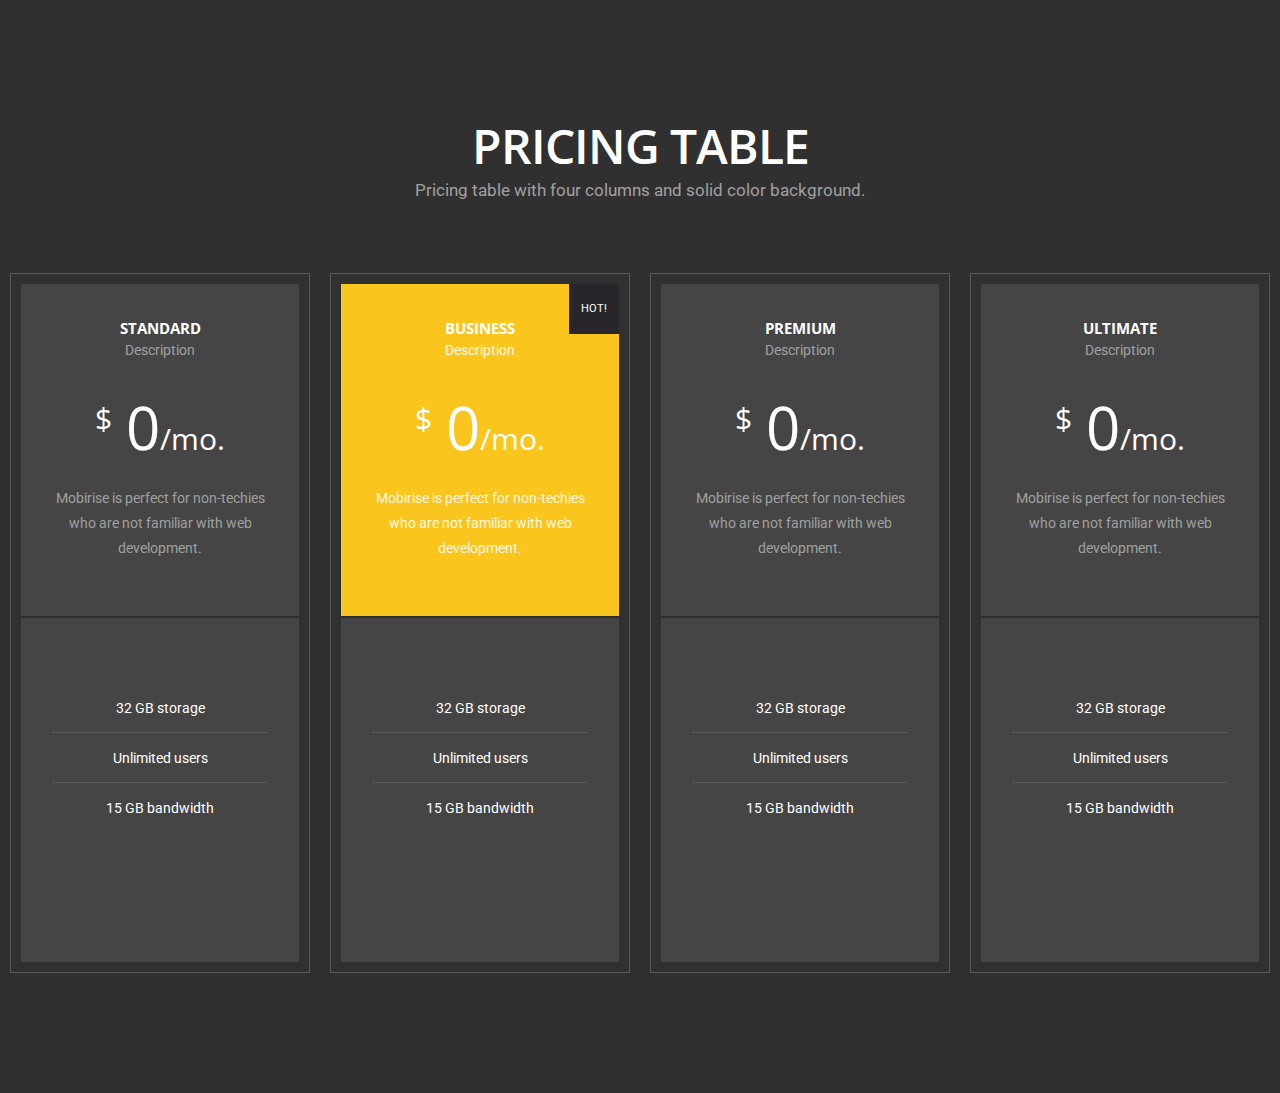
==== commit 1b628108: "create github pages" ====
--- a/page1.html
+++ b/page1.html
@@ -134,7 +134,7 @@
 </section>
 
 
-  <section class="engine"><a rel="external" href="https://mobirise.com">https://mobirise.com/</a></section><script src="assets/web/assets/jquery/jquery.min.js"></script>
+  <section class="engine"><a rel="external" href="https://mobirise.com">Mobirise</a></section><script src="assets/web/assets/jquery/jquery.min.js"></script>
   <script src="assets/tether/tether.min.js"></script>
   <script src="assets/bootstrap/js/bootstrap.min.js"></script>
   <script src="assets/smooth-scroll/SmoothScroll.js"></script>
--- a/assets/mobirise/css/mbr-additional.css
+++ b/assets/mobirise/css/mbr-additional.css
@@ -78,7 +78,7 @@
   font-style: normal;
 }
 .bg-primary {
-  background-color: #553982 !important;
+  background-color: #fac51c !important;
 }
 .bg-success {
   background-color: #c0a375 !important;
@@ -93,8 +93,8 @@
   background-color: #f28281 !important;
 }
 .btn-primary {
-  background-color: #553982;
-  border-color: #553982;
+  background-color: #fac51c;
+  border-color: #fac51c;
   color: #ffffff;
 }
 .btn-primary:hover,
@@ -103,14 +103,14 @@
 .btn-primary:active,
 .btn-primary.active {
   color: #ffffff;
-  background-color: #32224d;
-  border-color: #32224d;
+  background-color: #c59704;
+  border-color: #c59704;
 }
 .btn-primary.disabled,
 .btn-primary:disabled {
   color: #ffffff !important;
-  background-color: #32224d !important;
-  border-color: #32224d !important;
+  background-color: #c59704 !important;
+  border-color: #c59704 !important;
 }
 .btn-secondary {
   background-color: #bfcecb;
@@ -214,8 +214,8 @@
 }
 .btn-primary-outline {
   background: none;
-  border-color: #271a3b;
-  color: #271a3b;
+  border-color: #ac8404;
+  color: #ac8404;
 }
 .btn-primary-outline:hover,
 .btn-primary-outline:focus,
@@ -223,14 +223,14 @@
 .btn-primary-outline:active,
 .btn-primary-outline.active {
   color: #ffffff;
-  background-color: #553982;
-  border-color: #553982;
+  background-color: #fac51c;
+  border-color: #fac51c;
 }
 .btn-primary-outline.disabled,
 .btn-primary-outline:disabled {
   color: #ffffff !important;
-  background-color: #553982 !important;
-  border-color: #553982 !important;
+  background-color: #fac51c !important;
+  border-color: #fac51c !important;
 }
 .btn-secondary-outline {
   background: none;
@@ -333,7 +333,7 @@
   border-color: #f28281 !important;
 }
 .text-primary {
-  color: #553982 !important;
+  color: #fac51c !important;
 }
 .text-success {
   color: #c0a375 !important;
@@ -360,36 +360,36 @@
   background-color: #f28281;
 }
 .btn-social {
-  border-color: #553982;
+  border-color: #fac51c;
 }
 .btn-social:hover {
-  background: #553982;
+  background: #fac51c;
 }
 .mbr-company .list-group-item.active .list-group-text {
-  color: #553982;
+  color: #fac51c;
 }
 .mbr-footer p a,
 .mbr-footer ul a {
-  color: #553982;
+  color: #fac51c;
 }
 .mbr-footer-content li::before,
 .mbr-footer .mbr-contacts li::before {
-  background: #553982;
+  background: #fac51c;
 }
 .mbr-footer-content li a:hover,
 .mbr-footer .mbr-contacts li a:hover {
-  color: #553982;
+  color: #fac51c;
 }
 .lead a,
 .lead a:hover {
-  color: #553982;
+  color: #fac51c;
 }
 .lead blockquote {
-  border-color: #553982;
+  border-color: #fac51c;
 }
 .mbr-plan-header.bg-primary .mbr-plan-subtitle,
 .mbr-plan-header.bg-primary .mbr-plan-price-desc {
-  color: #9477c3;
+  color: #fef8e4;
 }
 .mbr-plan-header.bg-success .mbr-plan-subtitle,
 .mbr-plan-header.bg-success .mbr-plan-price-desc {
@@ -409,10 +409,17 @@
 }
 .mbr-small-footer a,
 .mbr-gallery-filter li:hover {
-  color: #553982;
+  color: #fac51c;
 }
 #header1-0 .mbr-section-lead {
   font-family: 'Roboto', sans-serif;
+}
+#features4-m .card-subtitle {
+  color: #bcbcbc;
+}
+#features4-m .iconbox {
+  background-color: #f2f2f2;
+  border-color: #f2f2f2;
 }
 #header3-9 .mbr-section-title,
 #header3-9 .mbr-section-subtitle {
@@ -427,3 +434,14 @@
 #pricing-table1-d .mbr-section__container .mbr-section-subtitle {
   color: #a0a0a0;
 }
+
+#header1-e .mbr-section-lead {
+  font-family: 'Roboto', sans-serif;
+}
+#header3-f .mbr-section-title,
+#header3-f .mbr-section-subtitle {
+  text-align: center;
+}
+#form1-i .form-control-label {
+  color: #232323;
+}
